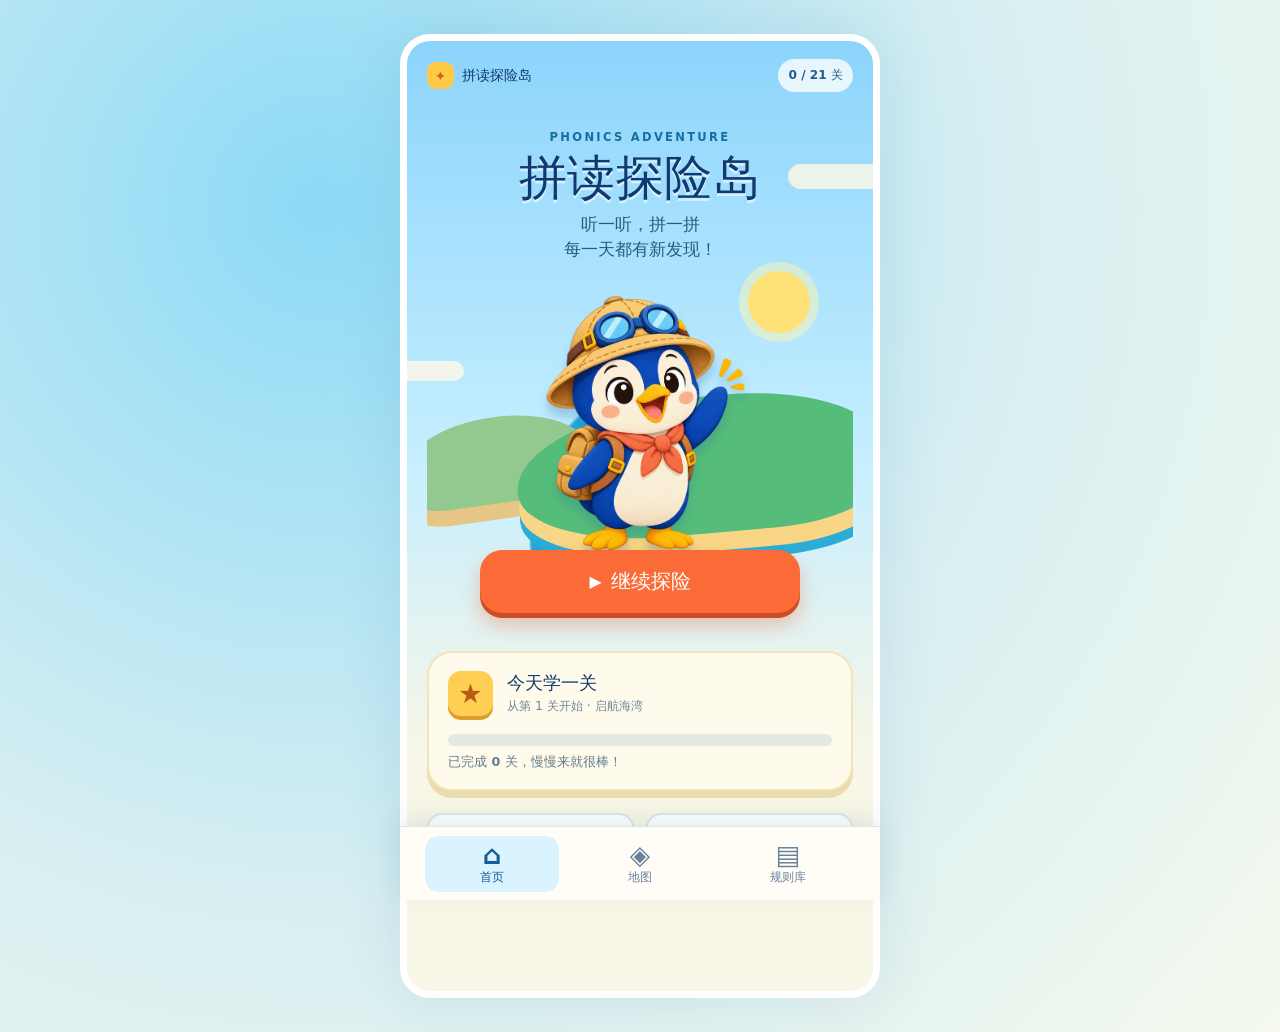
==== index.html @ 2e640a88 "feat: publish phonics adventure H5 on GitHub Pages" ====
<!doctype html>
<html lang="zh-CN">
<head>
  <meta charset="utf-8">
  <meta name="viewport" content="width=device-width, initial-scale=1, viewport-fit=cover">
  <meta name="theme-color" content="#87d3fb">
  <meta name="description" content="拼读探险岛：面向小学生的自然拼读闯关 H5。听一听、拼一拼，快乐学习英语发音。">
  <title>拼读探险岛 · 自然拼读闯关</title>
  <link rel="manifest" href="./manifest.json">
  <link rel="icon" href="./icons/icon-192.png">
  <link rel="stylesheet" href="./css/kids.css?v=15">
  <script defer src="./js/kids-core.js?v=15"></script>
  <script defer src="./js/kids-audio.js?v=15"></script>
  <script defer src="./js/kids.js?v=15"></script>
</head>
<body>
  <div class="app-shell">
    <main id="screen" aria-live="off">
      <div class="loading-screen"><span class="loading-orbit" aria-hidden="true">✦</span><p>正在准备探险地图…</p></div>
    </main>
    <div id="toast" class="toast" role="status" aria-live="polite"></div>
  </div>
  <script>
    if ('serviceWorker' in navigator) {
      window.addEventListener('load', () => navigator.serviceWorker.register('./sw.js').catch(() => {}));
    }
  </script>
</body>
</html>
---- css/kids.css ----
:root{font-family:ui-rounded,"Arial Rounded MT Bold","PingFang SC","Microsoft YaHei",system-ui,sans-serif;color:#123b67;background:#d9f3ff;font-synthesis:none}
*{box-sizing:border-box}
html{min-height:100%}
body{margin:0;min-width:0}
button,a{-webkit-tap-highlight-color:transparent}
button{font:inherit;cursor:pointer}
a{color:inherit;text-decoration:none}
button:focus-visible,a:focus-visible{outline:3px solid #133d86;outline-offset:3px}
h1[tabindex="-1"]:focus{outline:none}
button:disabled{cursor:default}
h1,h2,p{margin:0}
.sr-only{position:absolute;width:1px;height:1px;padding:0;margin:-1px;overflow:hidden;clip:rect(0,0,0,0);white-space:nowrap;border:0}
.app-shell{min-height:100vh;min-height:100dvh;max-width:480px;margin:auto;background:#f7fcf5;box-shadow:0 0 60px #3271a522;overflow:hidden}
#screen{min-height:100vh;min-height:100dvh}
.page-with-nav{padding-bottom:calc(94px + env(safe-area-inset-bottom))}
.eyebrow{font-size:.72rem;font-weight:900;letter-spacing:.2em;color:#176f9f}
.primary-button,.secondary-button{display:inline-flex;align-items:center;justify-content:center;gap:.55rem;min-height:54px;border-radius:18px;padding:0 22px;font-size:1.03rem;font-weight:900;border:0;text-align:center}
.primary-button{color:white;background:#fa6b37;box-shadow:0 5px 0 #ce4b29,0 12px 20px #e7653860}
.primary-button:active{transform:translateY(3px);box-shadow:0 2px 0 #ce4b29}
.secondary-button{color:#23507f;background:#fff;border:2px solid #c5ddef;box-shadow:0 4px 0 #d5e5eb}
.secondary-button:disabled{opacity:.45;box-shadow:none}
.toast{position:fixed;z-index:20;left:50%;bottom:calc(105px + env(safe-area-inset-bottom));width:max-content;max-width:min(90vw,420px);padding:12px 16px;border-radius:14px;background:#163c6d;color:#fff;font-weight:700;box-shadow:0 12px 28px #123b6755;opacity:0;transform:translate(-50%,12px);pointer-events:none;transition:opacity .2s,transform .2s}
.toast.show{opacity:1;transform:translate(-50%,0)}
.loading-screen,.error-page{min-height:100vh;min-height:100dvh;display:grid;place-content:center;text-align:center;gap:18px;padding:30px;background:linear-gradient(#8bd5fc,#f8ffec);font-weight:800}
.loading-orbit{font-size:4rem;color:#ffb933;animation:float 2s ease-in-out infinite}
.error-page .primary-button{margin:10px auto}
.bottom-nav{position:fixed;z-index:10;bottom:0;left:50%;transform:translateX(-50%);width:min(100%,480px);height:calc(74px + env(safe-area-inset-bottom));padding:7px 18px calc(7px + env(safe-area-inset-bottom));display:flex;align-items:center;justify-content:space-around;background:#fffdf6;border-top:1px solid #dbe7e6;box-shadow:0 -8px 24px #346d9a20}
.bottom-nav a{width:30%;min-height:56px;display:grid;justify-items:center;align-content:center;gap:1px;border-radius:14px;font-size:.72rem;font-weight:800;color:#66819c}
.bottom-nav a span{font-size:1.65rem;line-height:1}
.bottom-nav a[aria-current]{background:#d9f3ff;color:#145c9c}
.page-header{height:65px;padding:calc(8px + env(safe-area-inset-top)) 20px 6px;display:flex;align-items:center;justify-content:space-between;gap:16px;font-weight:900;font-size:1.08rem}
.back-button{width:42px;height:42px;display:grid;place-items:center;flex:none;border-radius:50%;background:#fff9e7;border:2px solid #f3e6c4;font-size:1.5rem;box-shadow:0 3px 0 #e9dcbd}
.header-sparkle{font-size:1.4rem;color:#fcb638;width:42px;text-align:center}

/* Home */
.home-page{position:relative;min-height:100vh;min-height:100dvh;padding-top:env(safe-area-inset-top);background:linear-gradient(180deg,#8cd4fc 0%,#c7efff 45%,#f8f6e6 75%);isolation:isolate}
.sky-decoration{position:absolute;background:#fff9e7;border-radius:100px;opacity:.8;z-index:-1}
.cloud-one{width:105px;height:25px;top:123px;right:-20px}.cloud-two{width:85px;height:20px;top:320px;left:-28px}
.home-top{display:flex;align-items:center;gap:8px;padding:18px 20px;font-size:.88rem;font-weight:900}
.brand-mark{display:grid;place-items:center;width:27px;height:27px;background:#ffca46;color:#d46720;border-radius:9px}
.top-badge{margin-left:auto;padding:8px 10px;border-radius:100px;background:#ffffffc9;font-size:.76rem;color:#215f88}
.hero-land{text-align:center;position:relative;padding:20px 20px 30px;overflow:hidden}
.hero-copy{position:relative;z-index:2}
.hero-copy h1{margin:7px 0 8px;font-size:clamp(2.2rem,10vw,3rem);line-height:1.12;color:#0e3971;text-shadow:0 3px 0 #ffffff8f;letter-spacing:.01em}
.hero-subtitle{font-weight:800;line-height:1.5;font-size:1.04rem;color:#235d84}
.hero-scene{position:relative;height:300px;margin-top:-4px;background:radial-gradient(ellipse at 50% 92%,#1ca9df 0 36%,transparent 37%);overflow:hidden}
.hero-scene .sun{position:absolute;top:12px;right:43px;width:62px;height:62px;border-radius:50%;background:#ffe277;box-shadow:0 0 0 9px #fff6ae7a}
.hero-scene .far-island{position:absolute;left:-5%;bottom:56px;width:43%;height:86px;border-radius:50% 50% 20% 20%;background:#93c98e;transform:rotate(-8deg);box-shadow:0 16px 0 #e5c684}
.hero-scene .main-island{position:absolute;right:-6%;bottom:25px;width:85%;height:137px;background:#55bd79;border-radius:58% 42% 30% 40%;transform:rotate(-5deg);box-shadow:0 18px 0 #f9d686,0 28px 0 #2badd7}
.hero-scene img{position:absolute;z-index:2;bottom:5px;left:50%;transform:translateX(-50%);height:260px;width:auto;filter:drop-shadow(0 9px 4px #246f9d44)}
.hero-button{position:relative;z-index:3;width:min(82%,320px);margin-top:-9px;font-size:1.25rem;min-height:63px;border-radius:22px}
.hero-button span{font-size:1rem}
.home-progress{margin:8px 20px 0;padding:18px 19px;border:2px solid #f1e4b8;border-radius:25px;background:#fffbec;box-shadow:0 7px 0 #e9dcad}
.progress-title{display:flex;align-items:center;gap:14px}
.progress-title h2{font-size:1.13rem}.progress-title p{font-size:.78rem;margin-top:3px;color:#71879c}
.treasure{width:45px;height:45px;display:grid;place-items:center;border-radius:13px;background:#ffcf54;color:#b75d13;font-size:1.7rem;box-shadow:0 4px 0 #dc9e32}
.progress-track,.step-progress{height:12px;border-radius:50px;background:#e1e9e0;overflow:hidden}
.progress-track{margin:18px 0 8px}.progress-track span,.step-progress span{display:block;height:100%;border-radius:inherit;background:linear-gradient(90deg,#61bf74,#b5db5c)}
.progress-caption{font-size:.79rem;color:#647e8a;font-weight:700}
.home-links{display:flex;gap:12px;margin:22px 20px 0}
.home-links a{flex:1;padding:14px 10px;background:#fff;border:2px solid #dbe8e5;border-radius:15px;text-align:center;font-size:.82rem;font-weight:900}
.home-links span{color:#f36d3d}
.credit{text-align:center;font-size:.67rem;color:#648395;margin:20px 15px 0}.credit a{text-decoration:underline}

/* The illustrated map keeps the four islands visible; lessons open in a sheet. */
.map-page{min-height:100vh;min-height:100dvh;background:#0cb0df}
.map-scene{position:relative;width:100%;height:calc(100dvh - 74px - env(safe-area-inset-bottom));min-height:420px;background:#0cb0df url('../icons/adventure-map.png') center/100% 100% no-repeat}
.map-back{position:absolute;top:4.8%;left:4.5%;width:46px;height:46px;display:grid;place-items:center;border-radius:50%;background:#fff9ea;border:2px solid #ffe8bc;box-shadow:0 4px 0 #d8c59a;color:#073b74;font-size:1.8rem;font-weight:800;line-height:1}
.map-hotspot{position:absolute;z-index:1;width:21%;height:12%;display:grid;place-items:center;border:0;border-radius:46%;background:transparent;color:#073b74;touch-action:manipulation}
.map-marker-label{font-size:clamp(1.3rem,5.7vw,1.85rem);font-weight:1000;line-height:1;letter-spacing:-.06em;text-shadow:0 1px #fff8e8;white-space:nowrap}
.map-hotspot-4 .map-marker-label{font-size:clamp(1.15rem,4.7vw,1.55rem)}
.map-hotspot:focus-visible{outline:4px solid #fff8ba;outline-offset:4px;box-shadow:0 0 0 8px #134e89a6}
.map-hotspot-1{left:19%;top:20%}.map-hotspot-2{left:57%;top:37%}.map-hotspot-3{left:18%;top:53%}.map-hotspot-4{left:60%;top:71%}
.island-overlay{position:fixed;z-index:30;inset:0;display:flex;justify-content:center;align-items:flex-end}
.island-backdrop{position:absolute;inset:0;width:100%;border:0;background:#12365c99}
.island-drawer{position:relative;width:min(100%,480px);max-height:min(78dvh,650px);overflow:auto;padding:11px 22px calc(30px + env(safe-area-inset-bottom));border-radius:28px 28px 0 0;background:#fffaf0;box-shadow:0 -10px 35px #173d694f}
.drawer-handle{width:48px;height:5px;margin:0 auto 19px;border-radius:9px;background:#d5dddc}
.drawer-heading{display:flex;align-items:flex-start;justify-content:space-between;gap:12px}.drawer-heading p{font-size:.76rem;font-weight:900;color:#3d8a9c}.drawer-heading h2{margin:5px 0;color:#123f70;font-size:1.55rem}
.drawer-close{width:42px;height:42px;flex:none;border:0;border-radius:50%;background:#f4e4c9;color:#174575;font-size:1.8rem;line-height:1}
.drawer-hint{color:#52768a;font-size:.88rem;font-weight:800}
.island-drawer .level-grid{margin-top:24px;gap:17px 8px}
.level-grid{display:grid;grid-template-columns:repeat(3,minmax(0,1fr));justify-items:center;gap:10px 4px;margin-top:18px}
.level-node{width:65px;height:65px;border-radius:50%;border:3px solid #e9e6d5;background:linear-gradient(145deg,#fffdfa,#d8dcd7);color:#8b9c9c;display:grid;place-content:center;gap:0;box-shadow:0 5px 0 #b5bbab,0 7px 6px #266e5b52;transform:rotate(-4deg)}
.level-node:nth-child(2n){transform:translateY(5px) rotate(4deg)}
.level-node strong{font-size:1.13rem;line-height:1}.level-node small{font-size:.63rem;font-weight:900}
.level-node.current{background:linear-gradient(145deg,#fff4b4,#ffd45b);color:#164977;border-color:#fff8d1;box-shadow:0 0 0 5px #fff5bb9e,0 5px 0 #d79b2b,0 0 18px #ffd04f}
.level-node.done{background:linear-gradient(145deg,#efffca,#b9e18a);color:#32763f;border-color:#f6ffd4;box-shadow:0 5px 0 #69aa5b,0 7px 6px #266e5b52}
.level-node:disabled{opacity:.82}

/* Rule library: every category opens to real sound cards. */
.library-page,.rule-page{min-height:100vh;min-height:100dvh;background:linear-gradient(180deg,#97d9fa 0,#d9f4ff 33%,#f7fcf5 70%)}
.library-intro{padding:18px 22px 21px;text-align:center}.library-intro h1{margin:7px 0;color:#103e73;font-size:1.72rem}.library-intro>p:last-child{max-width:360px;margin:auto;color:#47748e;font-size:.85rem;font-weight:800;line-height:1.5}
.library-groups{display:grid;gap:15px;margin:0 16px}.library-group{overflow:hidden;border:2px solid #e3e9dc;border-radius:22px;background:#fffdf5;box-shadow:0 5px 0 #c9e2df}
.library-group summary{display:flex;align-items:center;gap:11px;min-height:75px;padding:12px 14px;cursor:pointer;list-style:none}.library-group summary::-webkit-details-marker{display:none}.library-group summary:focus-visible{outline:3px solid #185e9e;outline-offset:-5px}
.library-group-number{display:grid;place-items:center;flex:none;width:43px;height:43px;border-radius:14px;background:#cceefe;color:#176397;font-size:1.04rem;font-weight:1000}.library-group-title{min-width:0;flex:1}.library-group-title strong{display:block;color:#123f72;font-size:.99rem}.library-group-title small{display:block;margin-top:3px;color:#668392;font-size:.72rem;font-weight:700;overflow:hidden;text-overflow:ellipsis;white-space:nowrap}.library-group-count{flex:none;color:#368398;font-size:.74rem;font-weight:900}
.library-nodes{display:grid;grid-template-columns:repeat(3,minmax(0,1fr));gap:9px;padding:1px 13px 16px}.library-node{display:grid;justify-items:center;align-content:center;gap:2px;min-height:77px;padding:7px 3px;border:2px solid #dbe9e8;border-radius:17px;background:#f4fbfa;text-align:center}.library-node strong{color:#174477;font-size:1.36rem;line-height:1;white-space:nowrap}.library-node span{color:#527993;font-size:.69rem;font-weight:800}.library-node small{color:#e46f36;font-size:.68rem;font-weight:900}.library-node:active{background:#fff0c3}
.library-advanced{display:flex;justify-content:space-between;align-items:center;min-height:57px;margin:22px 16px 8px;padding:10px 17px;border:2px solid #bde1ee;border-radius:17px;background:#e8f7ff;color:#175587;font-size:.86rem;font-weight:900}
.rule-hero{margin:15px 17px 0;padding:19px 17px 22px;border:2px solid #cde9ed;border-radius:26px;background:#fffdf7;text-align:center;box-shadow:0 6px 0 #b7dfe6}.rule-hero .eyebrow{margin:13px 0 3px;font-size:.7rem}.rule-hero h1{color:#ed623b;font-size:clamp(2.8rem,12vw,4.3rem);line-height:1.05;overflow-wrap:anywhere}.rule-ipa{display:block;margin:4px 0 12px;color:#135587;font-size:1.26rem}.rule-hero>p:last-child{color:#52758a;font-size:.86rem;font-weight:800;line-height:1.45}
.rule-examples{margin:24px 17px 0}.rule-examples h2{color:#123e70;font-size:1.16rem}.rule-examples>p{margin:4px 0 13px;color:#678394;font-size:.78rem;font-weight:700}.rule-word-list{display:grid;gap:10px}.rule-word-row{display:flex;justify-content:space-between;align-items:center;gap:12px;min-height:79px;padding:10px 14px 10px 17px;border:2px solid #e2ebe5;border-radius:18px;background:#fffef9;box-shadow:0 3px 0 #d9e8e4}.rule-word{color:#174779;font-size:1.43rem;letter-spacing:.02em}.rule-meaning{margin-left:11px;color:#536e7f;font-size:.84rem;font-weight:800}.rule-word-row small{display:block;margin-top:2px;color:#7b96a3;font-size:.72rem;font-weight:800}.rule-play{flex:none;min-width:51px;min-height:51px;border:0;border-radius:16px;background:#ffcf51;box-shadow:0 3px 0 #dda92c;font-size:1.36rem}
.rule-action{display:grid;gap:12px;margin:24px 17px 8px;text-align:center}.rule-action>a,.rule-action>button{width:100%}.rule-action>p{color:#597d91;font-size:.84rem;font-weight:800;line-height:1.45}

/* Cards and games */
.lesson-page,.quiz-page{min-height:100vh;min-height:100dvh;background:linear-gradient(#8bd5fc 0,#d9f3ff 35%,#f8fcf7 70%);padding-bottom:calc(35px + env(safe-area-inset-bottom))}
.lesson-intro,.quiz-intro{text-align:center;padding:17px 20px 13px}
.chapter-pill{display:inline-block;background:#fff4d9;color:#a35c1b;padding:8px 15px;border-radius:30px;border:1px solid #f3d593;font-size:.78rem;font-weight:900}
.lesson-intro h1,.quiz-intro h1{font-size:1.65rem;margin:10px 0 5px;color:#123b71;line-height:1.2}
.lesson-intro h1 em{color:#f1623b;font-style:normal}.lesson-intro p,.quiz-intro p{font-size:.87rem;color:#4e7794;font-weight:700}
.lesson-intro .rule-hint{max-width:360px;margin:auto;line-height:1.45}
.step-progress{margin:12px 24px 16px}
.word-card{position:relative;margin:0 20px;padding:17px 17px 25px;background:#fffef9;border:2px solid #e9e8d8;border-radius:27px;box-shadow:0 7px 0 #dbe8e1,0 18px 28px #4a8fb42c;text-align:center;touch-action:pan-y}
.word-card-top{display:flex;align-items:center;justify-content:space-between}.word-number{background:#e3f5ff;color:#226393;border-radius:30px;padding:7px 12px;font-size:.75rem;font-weight:900}.card-sticker{color:#ffc13a;font-size:1.55rem}
.word-illustration{height:130px;position:relative;overflow:hidden;margin:0 auto;width:180px}
.illustration-circle{position:absolute;inset:11px 25px 0;border-radius:50%;background:#dff5fa}
.word-illustration img{position:relative;height:150px;margin-top:5px}
.large-word{font-size:clamp(3.5rem,15vw,5.1rem);letter-spacing:.01em;line-height:1.04;font-weight:1000;color:#164475;margin:2px 0 4px}
.large-word.long-word{font-size:clamp(2.6rem,11vw,3.9rem)}
.word-focus{color:#f1623b}.word-meaning{font-weight:800;color:#6d8391;min-height:28px}
.chunk-row{display:flex;align-items:center;justify-content:center;gap:6px;flex-wrap:wrap;margin:13px 0 18px}.chunk-row span{display:grid;place-items:center;min-width:41px;min-height:43px;padding:3px 10px;background:#e9f6fb;border:1px solid #c4e9f3;border-radius:13px;color:#245a87;font-size:1.3rem;font-weight:900}.chunk-row span:first-child{background:#ffe8df;border-color:#ffd0bb;color:#d75b37}.chunk-row b{font-size:1.4rem;color:#80a8b6}
.audio-button{display:inline-flex;align-items:center;justify-content:center;min-height:52px;min-width:150px;gap:6px;border:0;border-radius:16px;background:#ffc741;color:#724415;font-weight:900;box-shadow:0 4px 0 #db9f25}
.lesson-actions{display:flex;gap:12px;margin:23px 20px 0}.lesson-actions button{flex:1}.gesture-hint{text-align:center;color:#7992a1;font-size:.75rem;font-weight:700;margin-top:16px}
.quiz-intro{padding-top:27px}.quiz-intro h1{margin-top:13px}
.big-speaker{display:grid;place-items:center;gap:5px;width:145px;height:145px;border:8px solid #fff7c8;border-radius:50%;margin:28px auto 25px;background:#ffc83f;box-shadow:0 8px 0 #de9f27,0 17px 24px #d69f4252;color:#764a14}.big-speaker span{font-size:3.3rem;line-height:1}.big-speaker small{font-size:.76rem;font-weight:900}.small-speaker{width:126px;height:126px;margin:22px auto 25px}.small-speaker span{font-size:2.9rem}
.choice-list{display:grid;gap:12px;margin:0 22px}.choice{display:flex;align-items:center;gap:14px;min-height:70px;padding:8px 16px;border:2px solid #d8e9ec;border-radius:18px;background:#fffef9;box-shadow:0 4px 0 #d5e4e4;color:#174579;text-align:left}.choice strong{font-size:1.45rem;flex:1}.choice-icon{display:grid;place-items:center;width:44px;height:44px;border-radius:13px;background:#e7f5fb;font-size:1.4rem}.choice.correct{border-color:#71bb68;background:#effadb}.choice.correct .choice-icon{background:#d3f0b4}
.quiz-feedback{min-height:25px;margin:20px 20px 12px;color:#3f7391;text-align:center;font-size:.9rem;font-weight:800}.quiz-next{display:flex;width:calc(100% - 44px);margin:12px 22px}
.spelling-slots,.tile-list{display:flex;justify-content:center;flex-wrap:wrap;gap:9px;margin:0 16px}.spelling-slots span,.tile-list button{display:grid;place-items:center;min-width:54px;height:59px;padding:5px 10px;border-radius:16px;font-size:1.5rem;font-weight:900}.spelling-slots span{background:#fffdf7;border:2px dashed #92c5d8;color:#164579}.tile-list{margin-top:25px}.tile-list button{background:#fff0bf;border:2px solid #f2bd43;color:#945319;box-shadow:0 4px 0 #d99c35}.tile-list button:disabled{visibility:hidden}
.quiz-actions{display:flex;gap:12px;margin:24px 22px}.quiz-actions button{flex:1}
.result-page{min-height:100vh;min-height:100dvh;padding:calc(55px + env(safe-area-inset-top)) 24px 45px;text-align:center;background:radial-gradient(circle at 50% 35%,#fff8dc 0,#d8f7f9 40%,#90d5f7 100%)}
.confetti{color:#ff9c3d;font-size:1.7rem}.result-mascot{display:block;height:225px;max-width:100%;object-fit:contain;margin:-2px auto 9px;filter:drop-shadow(0 9px 5px #237aa844)}
.result-page h1{font-size:2rem;margin:9px 0;color:#134176}.result-page>p:not(.eyebrow){font-weight:800;color:#3f728c}.result-page strong{color:#f1643c}.result-stars{font-size:3.6rem;color:#ffbc21;letter-spacing:.06em;text-shadow:0 3px 0 #de8b23;margin:20px 0 3px}.result-stars span{color:#d2e0de;text-shadow:none}.result-note{font-size:.85rem}.result-buttons{display:grid;gap:14px;margin:30px auto 0;max-width:300px}.result-buttons a{width:100%}
@media (min-width:700px){body{padding:34px 0;background:radial-gradient(circle at 25% 20%,#8cdaf6,#d8eff2 55%,#f5f9ed)}.app-shell{border-radius:30px;min-height:760px;border:7px solid #fff}.bottom-nav{bottom:0}}
@media (max-width:360px){.home-top{padding-left:14px;padding-right:14px}.top-badge{font-size:.65rem}.hero-land{padding-top:10px}.hero-scene{height:220px}.hero-scene img{height:195px}.level-grid{gap:7px}.level-node{min-height:66px}.word-illustration{height:105px}.word-illustration img{height:120px}.large-word{font-size:3.4rem}}
@media (prefers-reduced-motion:reduce){*,*:before,*:after{scroll-behavior:auto!important;animation:none!important;transition:none!important}}
@keyframes float{50%{transform:translateY(-8px)}}
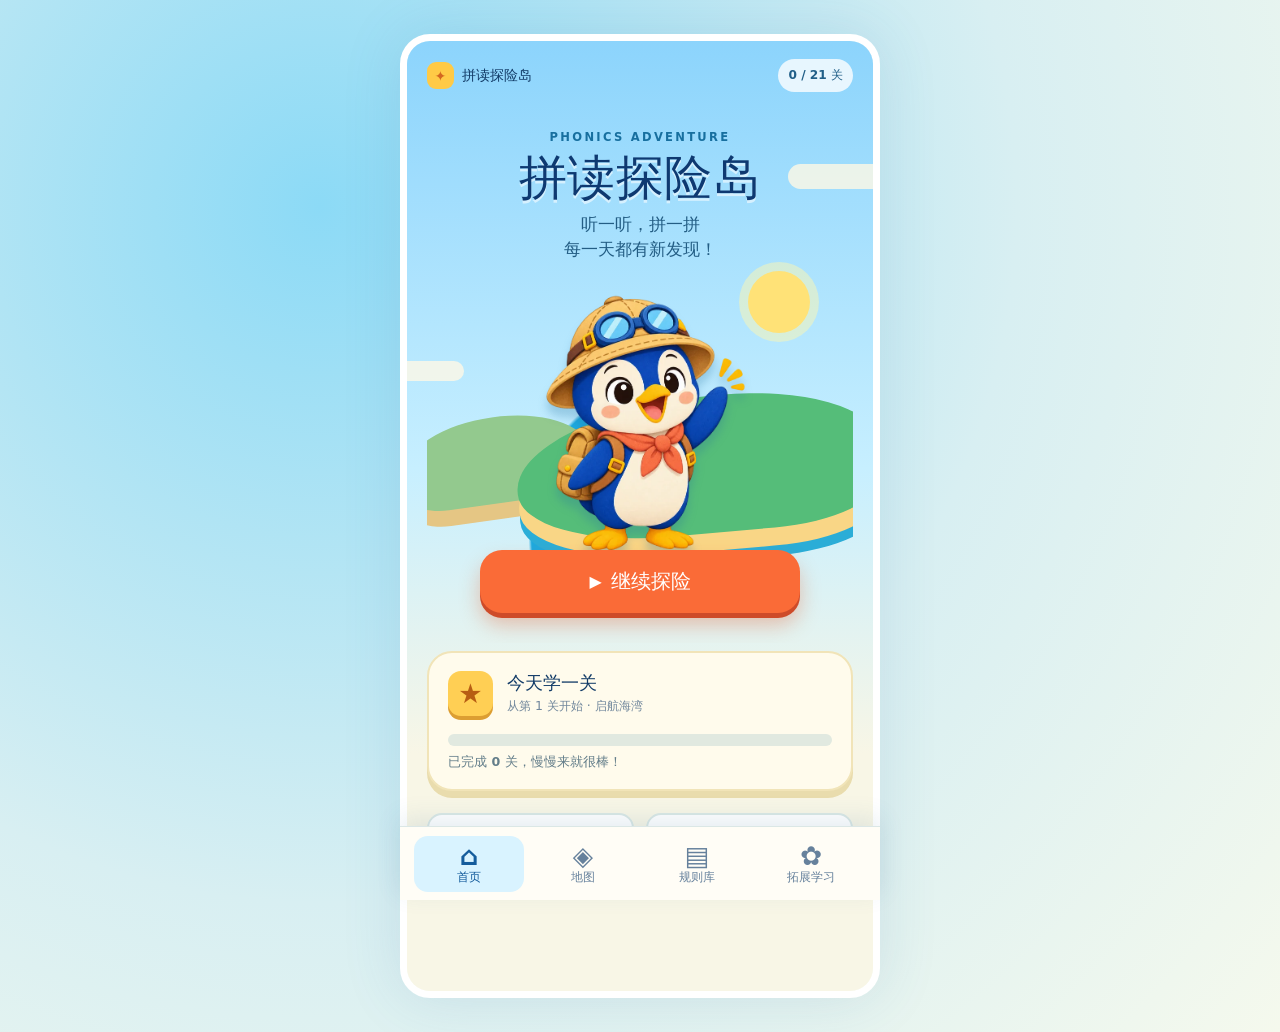
==== commit 6c83a607: "feat: 接入音标与看图识词资源" ====
--- a/index.html
+++ b/index.html
@@ -8,10 +8,13 @@
   <title>拼读探险岛 · 自然拼读闯关</title>
   <link rel="manifest" href="./manifest.json">
   <link rel="icon" href="./icons/icon-192.png">
-  <link rel="stylesheet" href="./css/kids.css?v=15">
+  <link rel="stylesheet" href="./css/kids.css?v=17">
+  <link rel="stylesheet" href="./css/kids-extension.css?v=1">
   <script defer src="./js/kids-core.js?v=15"></script>
-  <script defer src="./js/kids-audio.js?v=15"></script>
-  <script defer src="./js/kids.js?v=15"></script>
+  <script defer src="./js/kids-audio.js?v=19"></script>
+  <script defer src="./js/kids-extension-data.js?v=1"></script>
+  <script defer src="./js/kids-extension.js?v=1"></script>
+  <script defer src="./js/kids.js?v=19"></script>
 </head>
 <body>
   <div class="app-shell">
--- a/css/kids.css
+++ b/css/kids.css
@@ -64,7 +64,7 @@
 
 /* The illustrated map keeps the four islands visible; lessons open in a sheet. */
 .map-page{min-height:100vh;min-height:100dvh;background:#0cb0df}
-.map-scene{position:relative;width:100%;height:calc(100dvh - 74px - env(safe-area-inset-bottom));min-height:420px;background:#0cb0df url('../icons/adventure-map.png') center/100% 100% no-repeat}
+.map-scene{position:relative;width:100%;height:calc(100dvh - 74px - env(safe-area-inset-bottom));min-height:420px;background:#0cb0df url('../icons/adventure-map.jpg') center/100% 100% no-repeat}
 .map-back{position:absolute;top:4.8%;left:4.5%;width:46px;height:46px;display:grid;place-items:center;border-radius:50%;background:#fff9ea;border:2px solid #ffe8bc;box-shadow:0 4px 0 #d8c59a;color:#073b74;font-size:1.8rem;font-weight:800;line-height:1}
 .map-hotspot{position:absolute;z-index:1;width:21%;height:12%;display:grid;place-items:center;border:0;border-radius:46%;background:transparent;color:#073b74;touch-action:manipulation}
 .map-marker-label{font-size:clamp(1.3rem,5.7vw,1.85rem);font-weight:1000;line-height:1;letter-spacing:-.06em;text-shadow:0 1px #fff8e8;white-space:nowrap}
@@ -95,9 +95,10 @@
 .library-group-number{display:grid;place-items:center;flex:none;width:43px;height:43px;border-radius:14px;background:#cceefe;color:#176397;font-size:1.04rem;font-weight:1000}.library-group-title{min-width:0;flex:1}.library-group-title strong{display:block;color:#123f72;font-size:.99rem}.library-group-title small{display:block;margin-top:3px;color:#668392;font-size:.72rem;font-weight:700;overflow:hidden;text-overflow:ellipsis;white-space:nowrap}.library-group-count{flex:none;color:#368398;font-size:.74rem;font-weight:900}
 .library-nodes{display:grid;grid-template-columns:repeat(3,minmax(0,1fr));gap:9px;padding:1px 13px 16px}.library-node{display:grid;justify-items:center;align-content:center;gap:2px;min-height:77px;padding:7px 3px;border:2px solid #dbe9e8;border-radius:17px;background:#f4fbfa;text-align:center}.library-node strong{color:#174477;font-size:1.36rem;line-height:1;white-space:nowrap}.library-node span{color:#527993;font-size:.69rem;font-weight:800}.library-node small{color:#e46f36;font-size:.68rem;font-weight:900}.library-node:active{background:#fff0c3}
 .library-advanced{display:flex;justify-content:space-between;align-items:center;min-height:57px;margin:22px 16px 8px;padding:10px 17px;border:2px solid #bde1ee;border-radius:17px;background:#e8f7ff;color:#175587;font-size:.86rem;font-weight:900}
-.rule-hero{margin:15px 17px 0;padding:19px 17px 22px;border:2px solid #cde9ed;border-radius:26px;background:#fffdf7;text-align:center;box-shadow:0 6px 0 #b7dfe6}.rule-hero .eyebrow{margin:13px 0 3px;font-size:.7rem}.rule-hero h1{color:#ed623b;font-size:clamp(2.8rem,12vw,4.3rem);line-height:1.05;overflow-wrap:anywhere}.rule-ipa{display:block;margin:4px 0 12px;color:#135587;font-size:1.26rem}.rule-hero>p:last-child{color:#52758a;font-size:.86rem;font-weight:800;line-height:1.45}
+.rule-hero{margin:15px 17px 0;padding:19px 17px 22px;border:2px solid #cde9ed;border-radius:26px;background:#fffdf7;text-align:center;box-shadow:0 6px 0 #b7dfe6}.rule-hero .eyebrow{margin:13px 0 3px;font-size:.7rem}.rule-hero h1{color:#ed623b;font-size:clamp(2.8rem,12vw,4.3rem);line-height:1.05;overflow-wrap:anywhere}.rule-ipa{display:block;margin:4px 0 10px;color:#135587;font-size:1.26rem}.phoneme-actions{display:flex;justify-content:center;flex-wrap:wrap;gap:9px;margin:0 0 14px}.phoneme-play{min-height:43px;padding:7px 16px;border:0;border-radius:14px;background:#ffcf51;box-shadow:0 3px 0 #dda92c;color:#174477;font-size:.9rem;font-weight:900;cursor:pointer}.phoneme-play span{font-size:1.15rem;vertical-align:-1px}.phoneme-play:focus-visible{outline:3px solid #185e9e;outline-offset:3px}.phoneme-play:active{transform:translateY(2px);box-shadow:0 1px 0 #dda92c}.rule-hero>p:last-child{color:#52758a;font-size:.86rem;font-weight:800;line-height:1.45}
 .rule-examples{margin:24px 17px 0}.rule-examples h2{color:#123e70;font-size:1.16rem}.rule-examples>p{margin:4px 0 13px;color:#678394;font-size:.78rem;font-weight:700}.rule-word-list{display:grid;gap:10px}.rule-word-row{display:flex;justify-content:space-between;align-items:center;gap:12px;min-height:79px;padding:10px 14px 10px 17px;border:2px solid #e2ebe5;border-radius:18px;background:#fffef9;box-shadow:0 3px 0 #d9e8e4}.rule-word{color:#174779;font-size:1.43rem;letter-spacing:.02em}.rule-meaning{margin-left:11px;color:#536e7f;font-size:.84rem;font-weight:800}.rule-word-row small{display:block;margin-top:2px;color:#7b96a3;font-size:.72rem;font-weight:800}.rule-play{flex:none;min-width:51px;min-height:51px;border:0;border-radius:16px;background:#ffcf51;box-shadow:0 3px 0 #dda92c;font-size:1.36rem}
 .rule-action{display:grid;gap:12px;margin:24px 17px 8px;text-align:center}.rule-action>a,.rule-action>button{width:100%}.rule-action>p{color:#597d91;font-size:.84rem;font-weight:800;line-height:1.45}
+.audio-credits-link{margin:17px 0 0;text-align:center;font-size:.72rem}.audio-credits-link a{color:#52758a;text-decoration:underline}
 
 /* Cards and games */
 .lesson-page,.quiz-page{min-height:100vh;min-height:100dvh;background:linear-gradient(#8bd5fc 0,#d9f3ff 35%,#f8fcf7 70%);padding-bottom:calc(35px + env(safe-area-inset-bottom))}
--- a/css/kids-extension.css
+++ b/css/kids-extension.css
@@ -0,0 +1,383 @@
+/* Load after kids.css so the extension can reuse its typography and controls. */
+/* The shared navigation adds a fourth destination with the extension. */
+.bottom-nav:has(> a:nth-of-type(4):last-child) {
+  gap: 4px;
+  padding-inline: clamp(8px, 3vw, 14px);
+}
+
+.bottom-nav:has(> a:nth-of-type(4):last-child) > a {
+  flex: 1;
+  width: auto;
+  min-width: 0;
+  padding-inline: 2px;
+  overflow-wrap: anywhere;
+  text-align: center;
+  line-height: 1.15;
+}
+.extension-page {
+  --extension-ink: #123b67;
+  --extension-muted: #45657d;
+  --extension-blue: #145c9c;
+  --extension-sky: #d9f3ff;
+  --extension-paper: #fffdf5;
+  --extension-line: #c5ddef;
+  --extension-yellow: #ffcf51;
+  --extension-gutter: clamp(12px, 4vw, 20px);
+  --extension-gap: 10px;
+  min-block-size: 100vh;
+  min-block-size: 100dvh;
+  color: var(--extension-ink);
+  background: linear-gradient(#97d9fa, var(--extension-sky) 220px, #f7fcf5 460px);
+  overflow-wrap: anywhere;
+}
+
+.extension-page :is(.extension-hero, .extension-links, .extension-tabs, .extension-groups,
+  .extension-detail, .extension-actions, .extension-example-list, .extension-pagination,
+  .extension-picture-grid),
+.extension-page > .extension-grid {
+  margin-inline: var(--extension-gutter);
+  margin-block-start: 16px;
+}
+
+.extension-page .extension-hero {
+  padding: clamp(16px, 5vw, 24px);
+  border: 2px solid #b6dfed;
+  border-radius: 24px;
+  background: var(--extension-paper);
+  box-shadow: 0 5px 0 #b7dfe6;
+}
+
+
+.extension-page .extension-hero h1 {
+  margin: 0;
+  font-size: clamp(1.7rem, 6vw, 2.35rem);
+  line-height: 1.15;
+}
+
+.extension-page :is(.extension-hero p, .extension-detail p) {
+  max-inline-size: 42ch;
+  margin-block-start: 8px;
+  color: var(--extension-muted);
+  font-size: .95rem;
+  font-weight: 700;
+  line-height: 1.5;
+}
+
+.extension-page :is(.extension-links, .extension-groups, .extension-grid,
+  .extension-picture-grid, .extension-example-list) {
+  display: grid;
+  gap: var(--extension-gap);
+}
+
+.extension-page .extension-link {
+  display: grid;
+  grid-template-columns: auto minmax(0, 1fr);
+  align-items: center;
+  gap: 12px;
+  min-block-size: 68px;
+  padding: 10px 12px;
+  border: 2px solid #dbe9e8;
+  border-radius: 18px;
+  background: var(--extension-paper);
+  box-shadow: 0 3px 0 #c9e2df;
+}
+
+.extension-page .extension-icon {
+  display: grid;
+  place-items: center;
+  inline-size: 44px;
+  min-block-size: 44px;
+  border-radius: 13px;
+  background: var(--extension-sky);
+  color: var(--extension-blue);
+  font-size: 1.4rem;
+  font-weight: 900;
+  line-height: 1;
+}
+
+.extension-page .extension-icon :is(img, svg) {
+  inline-size: 100%;
+  block-size: 100%;
+  max-block-size: 64px;
+  object-fit: contain;
+}
+
+.extension-page :is(.extension-link, .extension-chip) strong {
+  display: block;
+  line-height: 1.2;
+}
+
+.extension-page :is(.extension-link, .extension-chip) small {
+  display: block;
+  margin-block-start: 4px;
+  color: var(--extension-muted);
+  font-size: .8rem;
+  font-weight: 700;
+  line-height: 1.3;
+}
+
+.extension-page :is(.extension-tabs, .extension-actions, .extension-pagination),
+.extension-library-filter {
+  display: flex;
+  flex-wrap: wrap;
+  align-items: center;
+  gap: 8px;
+}
+
+.extension-page :is(.extension-tabs, .extension-pagination) a,
+.extension-library-filter :is(a, button) {
+  display: inline-flex;
+  align-items: center;
+  justify-content: center;
+  min-inline-size: 44px;
+  min-block-size: 44px;
+  max-inline-size: 100%;
+  padding: 6px 12px;
+  border: 2px solid var(--extension-line, #c5ddef);
+  border-radius: 14px;
+  background: #fff;
+  color: var(--extension-blue, #145c9c);
+  font-size: .88rem;
+  font-weight: 900;
+  line-height: 1.3;
+  text-align: center;
+}
+
+.extension-page :is(.extension-tabs, .extension-pagination) a[aria-current]:not([aria-current="false"]),
+.extension-library-filter :is([aria-current]:not([aria-current="false"]), [aria-pressed="true"]) {
+  border-color: var(--extension-blue, #145c9c);
+  background: var(--extension-blue, #145c9c);
+  color: #fff;
+}
+
+.extension-page .extension-group {
+  min-inline-size: 0;
+  padding: 12px;
+  border: 2px solid #dce9e3;
+  border-radius: 20px;
+  background: var(--extension-paper);
+}
+
+.extension-page .extension-group > h2,
+.extension-page .extension-group > summary {
+  margin: 0;
+  color: var(--extension-ink);
+  font-size: 1.08rem;
+  font-weight: 900;
+  line-height: 1.25;
+}
+
+.extension-page .extension-group > summary {
+  min-block-size: 44px;
+  padding: 11px 6px;
+  border-radius: 8px;
+  color: var(--extension-blue);
+  cursor: pointer;
+}
+
+.extension-page .extension-group > summary h2 {
+  display: inline;
+  font: inherit;
+}
+
+.extension-page .extension-group .extension-grid {
+  margin-block-start: 10px;
+}
+
+.extension-page .extension-grid {
+  grid-template-columns: repeat(auto-fill, minmax(min(100%, 76px), 1fr));
+}
+
+.extension-page .extension-picture-grid {
+  grid-template-columns: repeat(auto-fill, minmax(min(100%, 128px), 1fr));
+}
+
+.extension-page .extension-chip {
+  display: grid;
+  align-content: center;
+  justify-items: center;
+  min-inline-size: 0;
+  min-block-size: 64px;
+  padding: 8px 6px;
+  border: 2px solid #d2e6ec;
+  border-radius: 14px;
+  background: #f2fafc;
+  color: var(--extension-ink);
+  text-align: center;
+}
+
+.extension-page .extension-chip strong {
+  font-size: 1.15rem;
+}
+
+.extension-page .extension-picture-grid .extension-chip {
+  align-content: start;
+  padding: 10px 8px;
+  background: var(--extension-paper);
+}
+
+.extension-page .extension-picture-grid .extension-icon {
+  inline-size: min(100%, 72px);
+  min-block-size: 58px;
+  margin-block-end: 8px;
+  font-size: 2rem;
+}
+
+.extension-page .extension-detail {
+  display: grid;
+  justify-items: center;
+  gap: 10px;
+  padding: clamp(16px, 5vw, 24px);
+  border: 2px solid #cde9ed;
+  border-radius: 24px;
+  background: var(--extension-paper);
+  box-shadow: 0 5px 0 #b7dfe6;
+  text-align: center;
+}
+
+.extension-page .extension-detail h2 {
+  margin: 0;
+  font-size: clamp(1.2rem, 4.5vw, 1.5rem);
+  line-height: 1.22;
+}
+
+.extension-page .extension-detail p {
+  margin-block-start: 0;
+}
+
+
+.extension-page .extension-picture {
+  display: grid;
+  place-items: center;
+  inline-size: min(100%, 160px);
+  min-block-size: 96px;
+  margin: 0;
+  padding: 8px;
+  border-radius: 20px;
+  background: var(--extension-sky);
+  font-size: 3rem;
+  line-height: 1;
+}
+
+.extension-page :is(img, svg).extension-picture,
+.extension-page .extension-picture :is(img, svg) {
+  max-inline-size: 100%;
+  max-block-size: 144px;
+  object-fit: contain;
+}
+
+.extension-page .extension-example-list {
+  margin-block-end: 0;
+  padding: 0;
+}
+
+.extension-page .extension-example-list li {
+  display: flex;
+  align-items: center;
+  justify-content: space-between;
+  gap: 12px;
+  min-block-size: 64px;
+  padding: 8px 10px 10px 12px;
+  border: 2px solid #dce9e3;
+  border-radius: 16px;
+  background: var(--extension-paper);
+  line-height: 1.4;
+}
+
+.extension-page .extension-example-list .rule-play {
+  flex: 0 0 auto;
+  min-inline-size: 48px;
+  min-block-size: 48px;
+  max-inline-size: 50%;
+  padding: 4px 8px;
+  border: 0;
+  border-radius: 14px;
+  background: var(--extension-yellow);
+  box-shadow: 0 3px 0 #dda92c;
+  color: var(--extension-ink);
+  font-size: 1.2rem;
+  line-height: 1.2;
+}
+
+.extension-page .extension-actions {
+  gap: 12px;
+}
+
+.extension-page .extension-actions > :is(a, button) {
+  flex: 1 1 130px;
+  min-inline-size: 0;
+  min-block-size: 48px;
+  padding-block: 8px;
+}
+
+.extension-page .extension-actions > .primary-button {
+  background: #bb4929;
+  box-shadow: 0 5px 0 #92381f;
+}
+
+.extension-page .extension-actions > .primary-button:active {
+  box-shadow: 0 2px 0 #92381f;
+}
+
+.extension-page .extension-actions > :is(a, button):not(.primary-button, .secondary-button) {
+  display: grid;
+  place-items: center;
+  padding-inline: 12px;
+  border: 2px solid var(--extension-line);
+  border-radius: 16px;
+  background: #fff;
+  color: var(--extension-blue);
+  font: inherit;
+  font-weight: 900;
+  text-align: center;
+}
+
+.extension-page .extension-pagination {
+  justify-content: center;
+}
+
+.extension-page > :is(.extension-links, .extension-groups, .extension-grid, .extension-detail,
+  .extension-actions, .extension-example-list, .extension-picture-grid, .extension-pagination):last-child {
+  margin-block-end: 18px;
+}
+
+.extension-library-filter {
+  margin-inline: 16px;
+}
+
+.extension-page :is(a, button, summary):focus-visible,
+.extension-library-filter :is(a, button):focus-visible {
+  outline: 3px solid #133d86;
+  outline-offset: 2px;
+}
+
+.extension-page :is(.extension-link, .extension-chip):active,
+.extension-page :is(.extension-tabs, .extension-pagination) a:not([aria-current]):active,
+.extension-library-filter :is(a, button):not([aria-current], [aria-pressed="true"]):active {
+  border-color: #dfb94f;
+  background: #fff0c3;
+}
+
+.extension-page [hidden]:not([hidden="until-found"]),
+.extension-library-filter[hidden]:not([hidden="until-found"]),
+.extension-library-filter [hidden]:not([hidden="until-found"]) {
+  display: none;
+}
+
+@media (hover: hover) {
+  .extension-page :is(.extension-link, .extension-chip, .extension-tabs a, .extension-pagination a):hover,
+  .extension-library-filter :is(a, button):hover {
+    text-decoration: underline;
+    text-underline-offset: .2em;
+  }
+}
+
+@media (prefers-reduced-motion: reduce) {
+  .extension-page .extension-actions > .primary-button:active {
+    transform: none;
+  }
+}
+
+.extension-page > .extension-group {
+  margin: 16px var(--extension-gutter) 0;
+}
